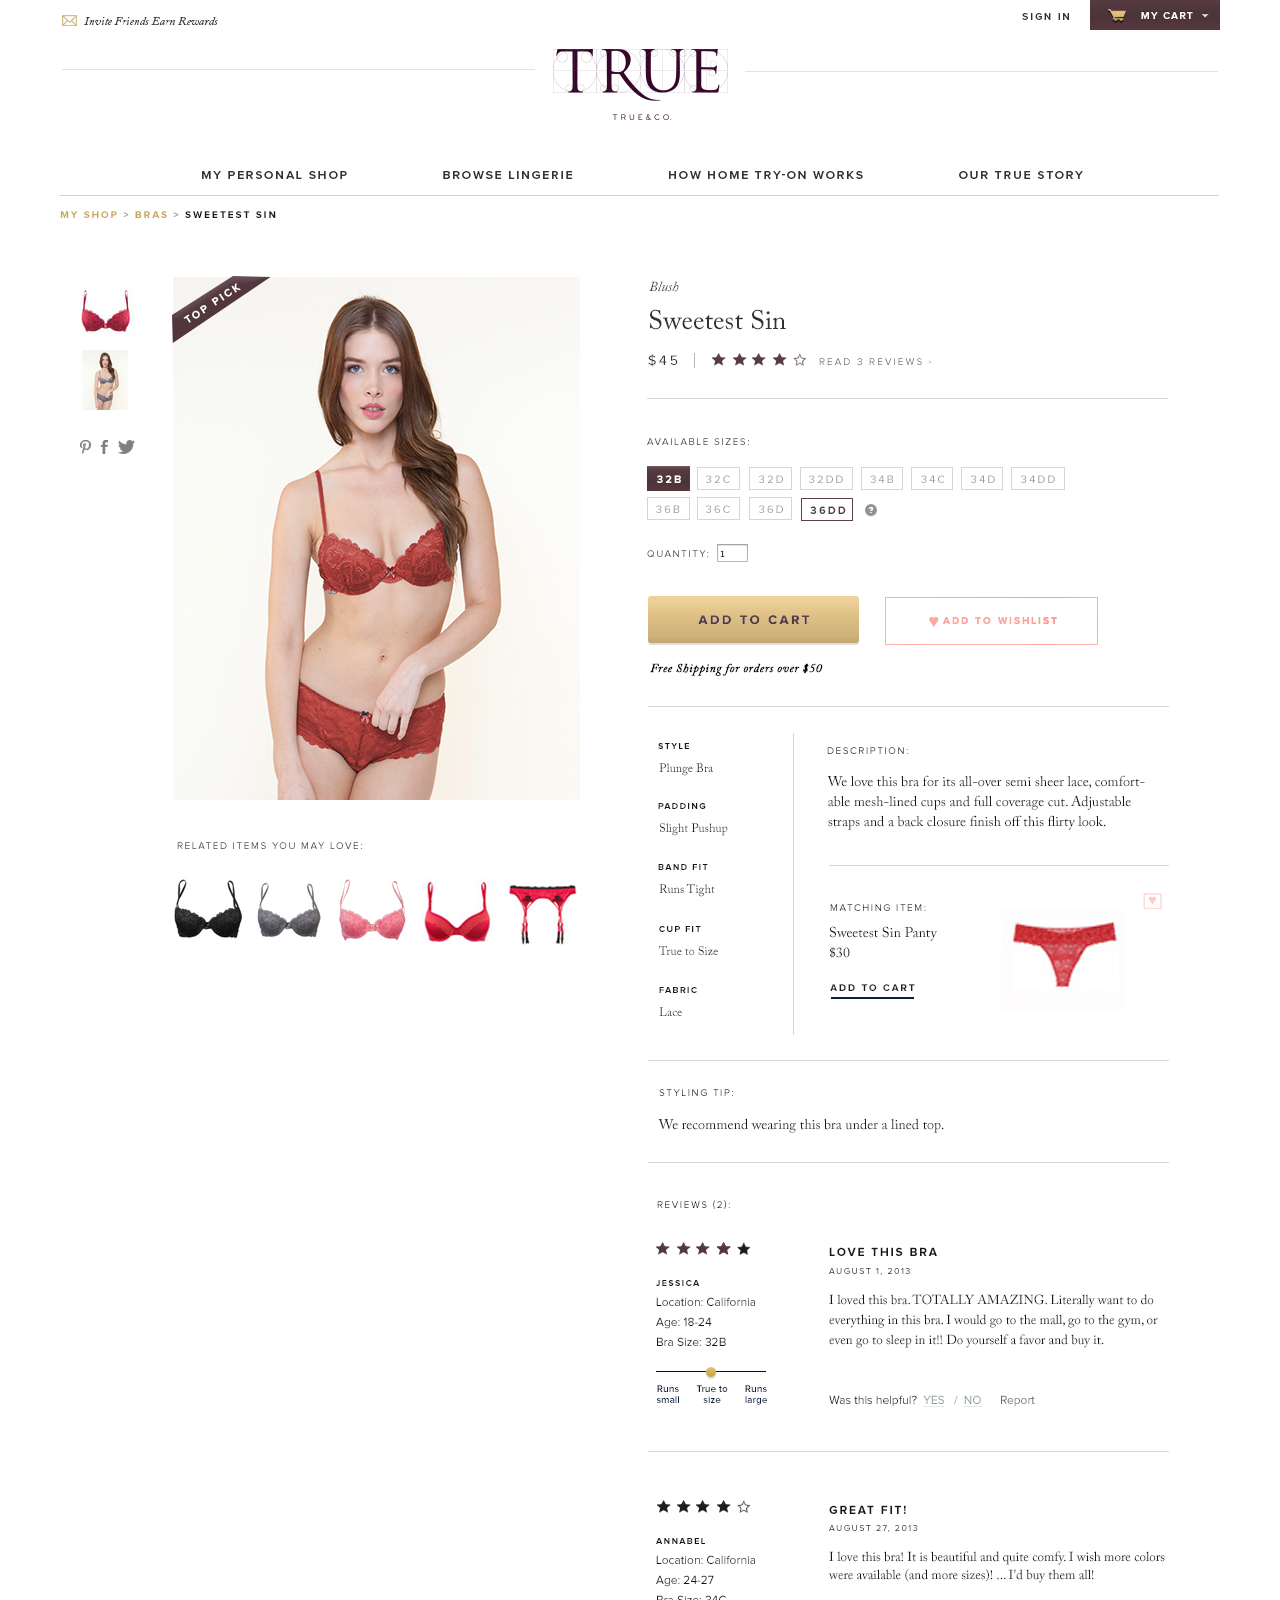
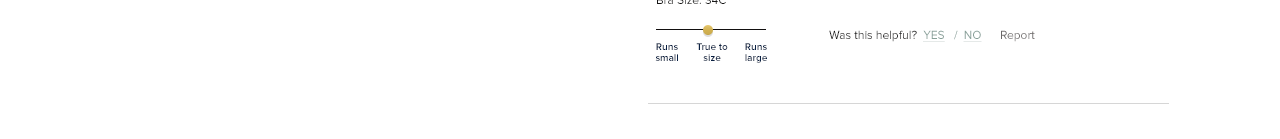
==== 12_ProductPage-July13-full.html @ cbf22a75 "adding slides from jessica" ====
<!doctype html>
<html lang="en">

  <head>
    <meta charset="utf-8">

    <title>Retreat Design Presentation</title>

    <meta name="description" content="A framework for easily creating beautiful presentations using HTML">
    <meta name="author" content="Hakim El Hattab">

    <meta name="apple-mobile-web-app-capable" content="yes" />
    <meta name="apple-mobile-web-app-status-bar-style" content="black-translucent" />

    <meta name="viewport" content="width=device-width, initial-scale=1.0, maximum-scale=1.0, user-scalable=no">
    <style type="text/css" media="screen">
    body {
      margin: 0;
      padding: 0;
    }
    img {
      display: block;
      margin: 0 auto;
    }
    </style>
  </head>

  <body>
    <img src="images/12_ProductPage-July13-full.png" width="1211" height="1739" alt="12 ProductPage July13 Full">
  </body>
</html>
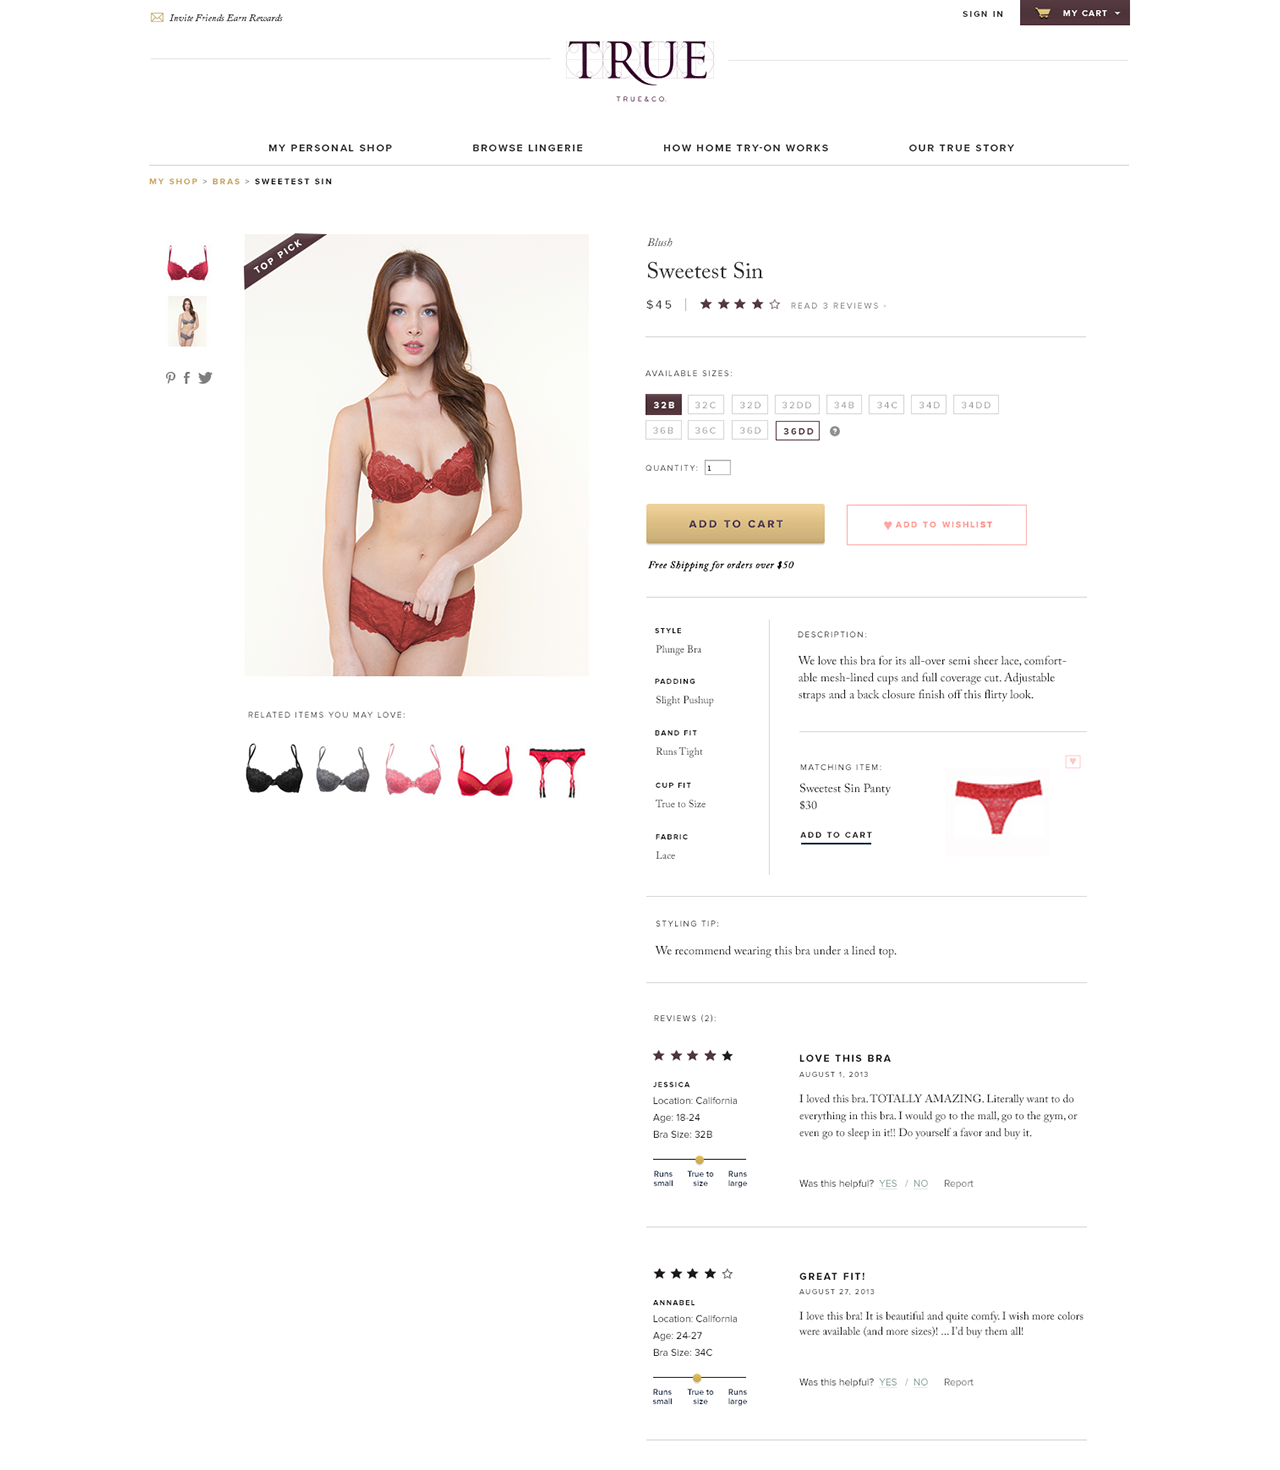
==== commit 278ccf62: "updating full size images and pages" ====
--- a/12_ProductPage-July13-full.html
+++ b/12_ProductPage-July13-full.html
@@ -26,6 +26,6 @@
   </head>
 
   <body>
-    <img src="images/12_ProductPage-July13-full.png" width="1211" height="1739" alt="12 ProductPage July13 Full">
+    <img src="images/12_ProductPage-July13-full.png" width="1024" height="1470" alt="12 ProductPage July13 Full">
   </body>
 </html>
